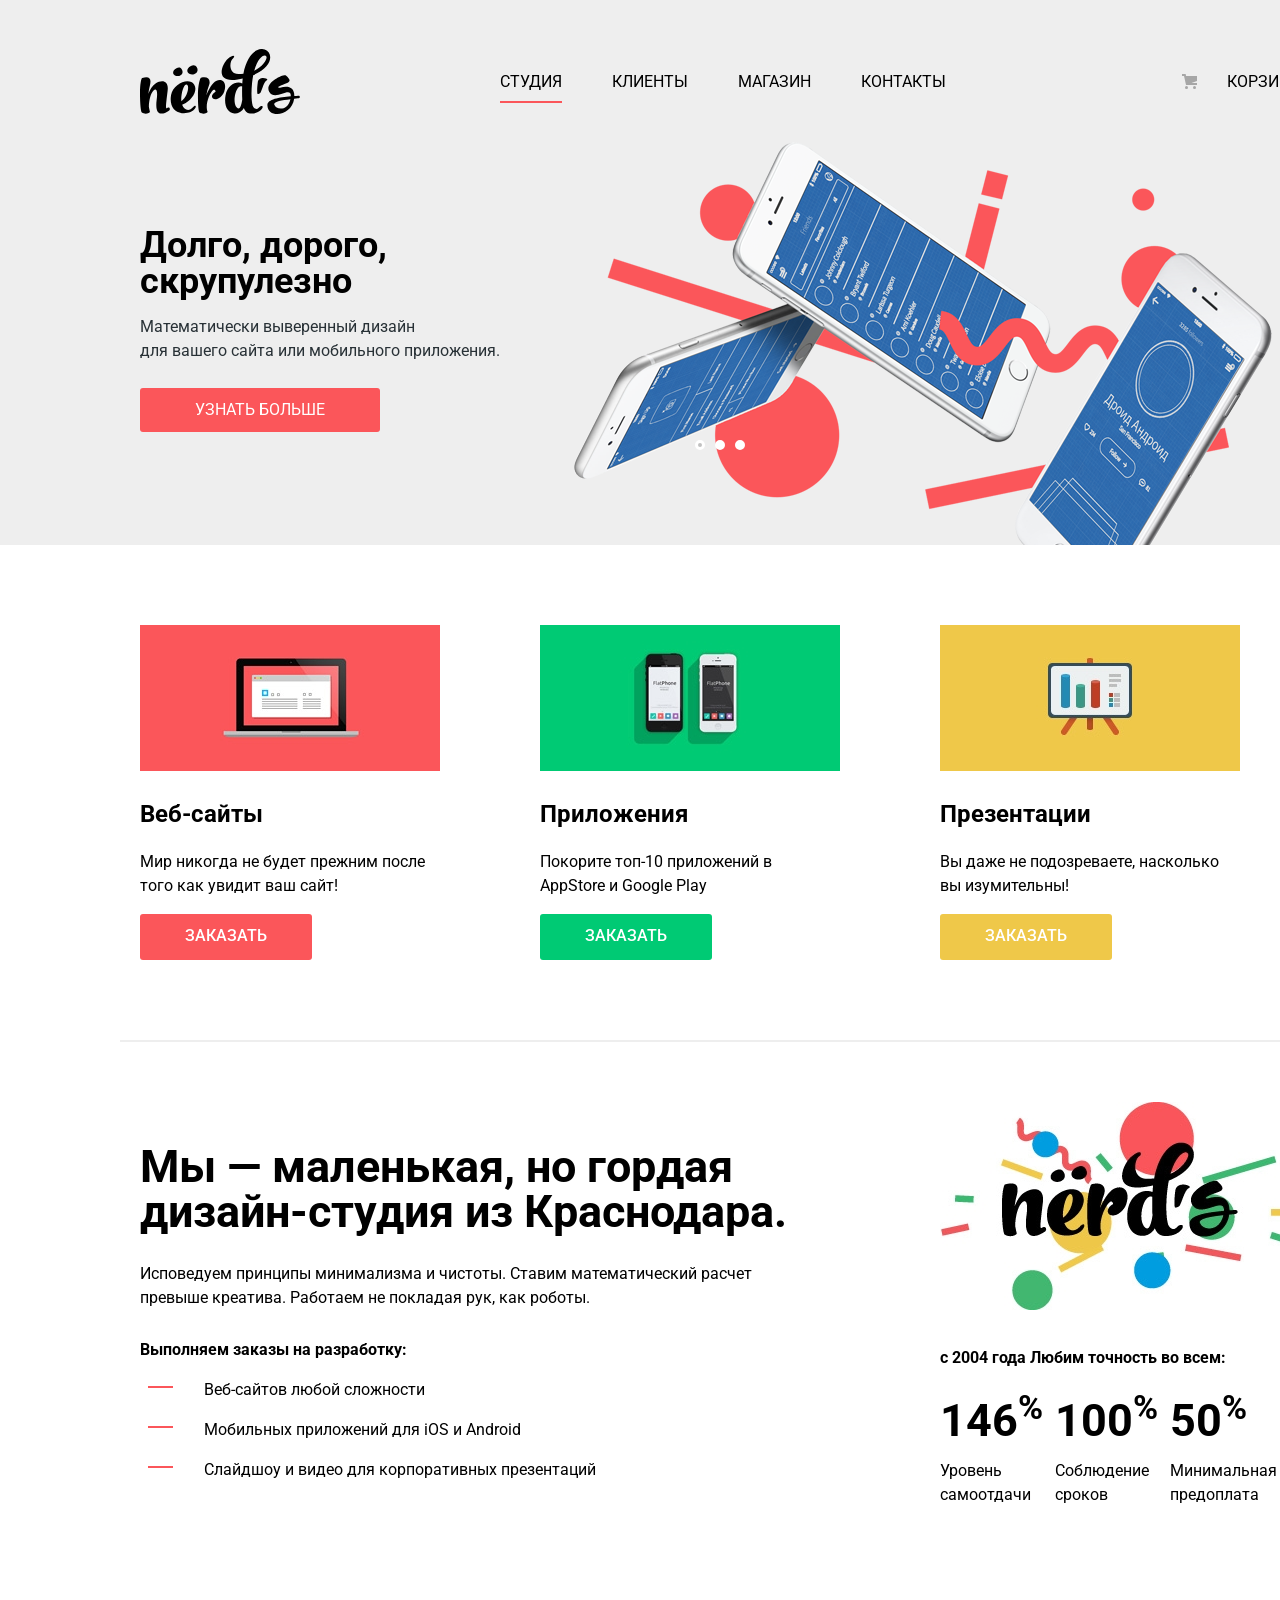
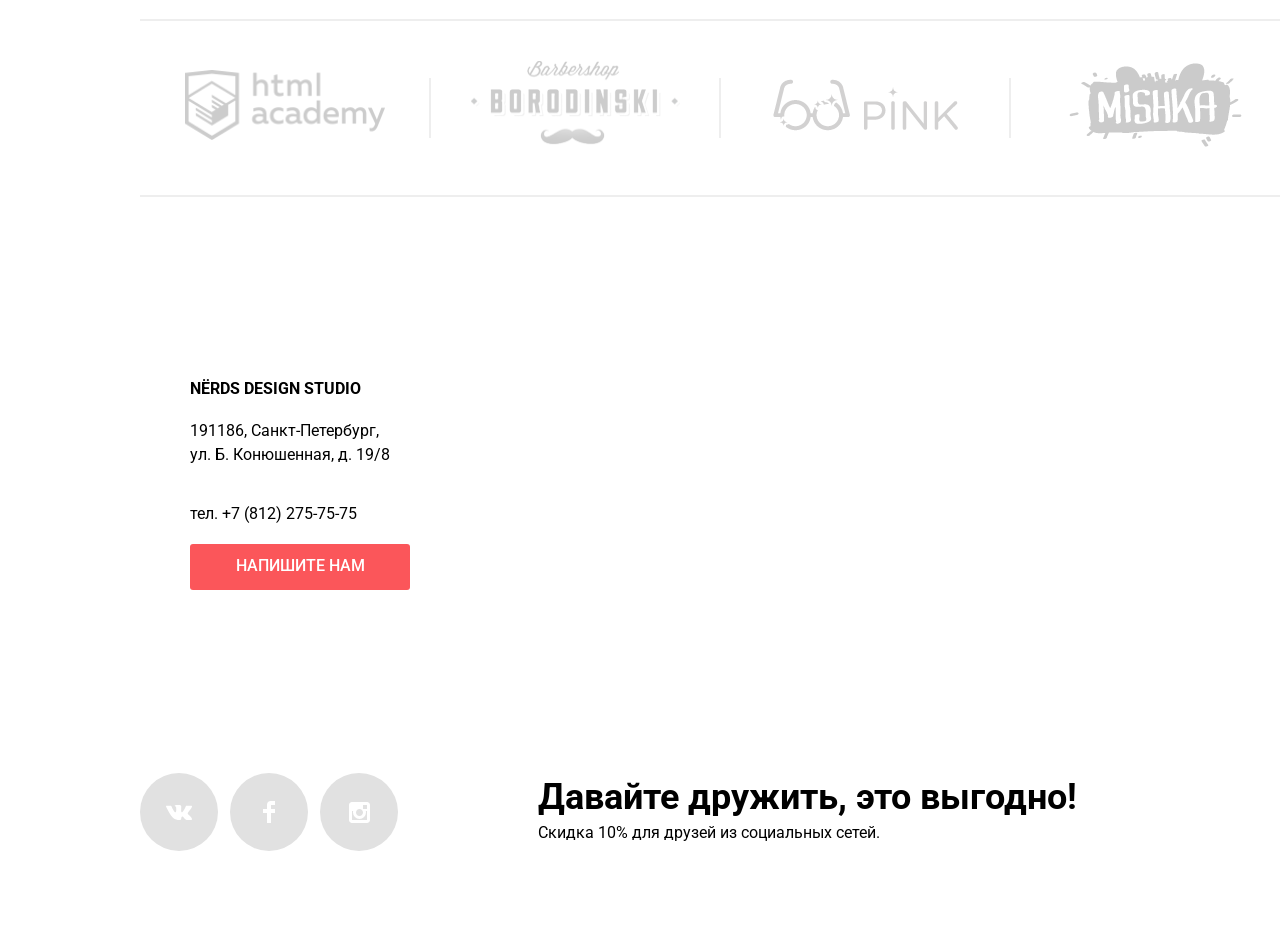
==== index.html @ 2fbe5a68 "обучение сайт nerds" ====
<!DOCTYPE html>
<html lang="en">
  <head>
    <meta charset="UTF-8" />
    <meta name="viewport" content="width=device-width, initial-scale=1.0" />
    <title>nerds</title>
    <link href="https://fonts.googleapis.com/css?family=Roboto:400,500,700&amp;subset=cyrillic" rel="stylesheet">
    <link href="style/normalize.css" rel="stylesheet" />
    <link rel="stylesheet" href="style/style.css" />
  </head>
  <body>
    <header class="main-header">
      <nav class="main-navigation  container">
        <h1 class="visually-hidden">nerds</h1>
        <a href="index.html" class="main-header-logo">
          <img src="img/nerds-logo.svg" width="160" height="65" alt="Логотип nerds" />
        </a>
        <div class="main-navigation-wrapper">
          <ul class="site-navigation">
            <li>
              <a href="index.html" class="active-link">Студия</a>
            </li>
            <li>
              <a href="clients.html">Клиенты</a>
            </li>
            <li>
              <a href="catalog.html">Магазин</a>
            </li>
            <li>
              <a href="contacts.html">Контакты</a>
            </li>
          </ul>
          <ul class="user-navigation">
            <li>
              <a class="basket-link" href="basket.html">Корзина</a>
            </li>
          </ul>
        </div>
      </nav>
    </header>
    <section class="slider">
      <div class="slider-inner container">
        <input type="radio" id="btn-1" name="toggle" checked>
        <input type="radio" id="btn-2" name="toggle">
        <input type="radio" id="btn-3" name="toggle">
        <div class="slider-controls">
          <label for="btn-1"></label>
          <label for="btn-2"></label>
          <label for="btn-3"></label>
        </div>
        <div class="slides">
          <div class="slide">
            <div class="slide-text">
              <div class="slide-title">Долго, дорого, скрупулезно</div>
              <p>Математически выверенный дизайн<br>
                для вашего сайта или мобильного приложения.</p>
              <a class="btn" href="#">Узнать больше</a>
            </div>
          </div>
          <div class="slide">
            <div class="slide-text">
              <div class="slide-title">Любим математику как никто другой</div>
              <p>Математически выверенный дизайн<br>
                для вашего сайта или мобильного приложения.</p>
              <a class="btn" href="#">Узнать больше</a>
            </div>
          </div>
          <div class="slide">
            <div class="slide-text">
              <div class="slide-title">Только ночь, только хардкор</div>
              <p>Математически выверенный дизайн<br>
                для вашего сайта или мобильного приложения.</p>
              <a class="btn" href="#">Узнать больше</a>
            </div>
          </div>
        </div>
      </div>
    </section>
    <section class="type-services container">
      <h2 class="visually-hidden">Виды услуг</h2>
      <ul class="type-services-list">
        <li class="type-services-item">
          <img src="img/illustration-1.jpg" width="300" height="146" alt="Веб сайты" />
          <h3>Веб-сайты</h3>
          <p>Мир никогда не будет прежним после того как увидит ваш сайт!</p>
          <a class="button" href="#">Заказать</a>
        </li>
        <li class="type-services-item">
          <img src="img/illustration-2.jpg" width="300" height="146" alt="Приложения" />
          <h3>Приложения</h3>
          <p>Покорите топ-10 приложений в AppStore и Google Play</p>
          <a class="button button-green" href="#">Заказать</a>
        </li>
        <li class="type-services-item">
          <img src="img/illustration-3.jpg" width="300" height="146" alt="Презентации" />
          <h3>Презентации</h3>
          <p>Вы даже не подозреваете, насколько вы изумительны!</p>
          <a class="button button-yellow" href="#">Заказать</a>
        </li>
      </ul>
    </section>
    <section class="about container">
      <h2 class="visually-hidden">О нас</h2>
      <div class="about-left">
        <b>Мы — маленькая, но гордая дизайн-студия из Краснодара.</b>
        <p>
          Исповедуем принципы минимализма и чистоты. Ставим математический
          расчет превыше креатива. Работаем не покладая рук, как роботы.
        </p>
        <p class="about-title">Выполняем заказы на разработку:</p>
        <ul class="services">
          <li>Веб-сайтов любой сложности</li>
          <li>Мобильных приложений для iOS и Android</li>
          <li>Слайдшоу и видео для корпоративных презентаций</li>
        </ul>
      </div>
      <div class="about-right">
        <p class="about-title">с 2004 года Любим точность во всем:</p>
        <ul class="stats-list">
          <li class="stats-value">
            <b>146<sup>%</sup></b>
            <p class="stats-description">
              Уровень <br />
              самоотдачи
            </p>
          </li>
          <li class="stats-value">
            <b>100<sup>%</sup></b>
            <p class="stats-description">
              Соблюдение <br />
              сроков
            </p>
          </li>
          <li class="stats-value">
            <b>50<sup>%</sup></b>
            <p class="stats-description">
              Минимальная <br />
              предоплата
            </p>
          </li>
        </ul>
      </div>
    </section>
    <section class="partners container">
      <h2 class="visually-hidden">Партнеры</h2>
      <ul class="partners-list">
        <li class="partners-item">
          <a href="#" target="_blank">
            <img src="img/logo-1.png" width="200" height="70" alt="Html academy" />
          </a>
        </li>
        <li class="partners-item">
          <a href="#" target="_blank">
            <img src="img/logo-2.png" width="209" height="87" alt="Borodinski" />
          </a>
        </li>
        <li class="partners-item">
          <a href="#" target="_blank">
            <img src="img/logo-3.png" width="185" height="52" alt="Pink" />
          </a>
        </li>
        <li class="partners-item">
          <a href="#" target="_blank">
            <img src="img/logo-4.png" width="173" height="84" alt="Mishka" />
          </a>
        </li>
      </ul>
    </section>
    <footer>
      <section class="contacts">
        <h2 class="visually-hidden">Контакты</h2>
        <iframe
          src="https://yandex.ru/map-widget/v1/?um=constructor%3A1b38557f843f948382fe38549c02ef60f579a05e9a48467eda817ba6c1360b49&amp;source=constructor"
          width="100%" height="416" frameborder="0"></iframe>
        <img src="img/map.jpg" alt="Дизайн-студия Nerds - карта" width="100%" height="416">
        <div class="container">
          <div class="contacts-info">
            <b>NЁRDS DESIGN STUDIO</b>
            <p class="contacts-info-text">191186, Санкт-Петербург, <br> ул. Б. Конюшенная, д. 19/8</p>
            <p class="contacts-info-text">тел. <a href="tel:+78122757575">+7 (812) 275-75-75</a></p>
            <a class="button write-us" href="form.html">Напишите нам</a>
          </div>
        </div>
      </section>
      <section class="social container">
        <h2 class="visually-hidden">Мы в социальных сетях</h2>
        <ul class="social-list">
          <li>
            <a class="social-button button-vk" href="#">
              <span class="visually-hidden">Вконтакте</span>
            </a>
          </li>
          <li>
            <a class="social-button button-fb" href="#">
              <span class="visually-hidden">Фейсбук</span>
            </a>
          </li>
          <li>
            <a class="social-button button-insta" href="#">
              <span class="visually-hidden">Инстаграм</span>
            </a>
          </li>
        </ul>
        <div class="social-text">
          <b>Давайте дружить, это выгодно!</b>
          <p>Скидка 10% для друзей из социальных сетей.</p>
        </div>
      </section>
      <section class="modal modal-feedback">
        <b>Напишите нам</b>
        <form class="feedback-form" action="https://echo.htmlacademy.ru" method="post">
          <div class="feedback-form-user-info">
            <div>
              <label for="name">Ваше имя:</label>
              <input id="name" type="text" name="name" placeholder="Имя Фамилия" required>
            </div>
            <div>
              <label for="email">Ваш e-mail:</label>
              <input id="email" type="email" name="email" placeholder="email@example.com" required>
            </div>
          </div>
          <div>
            <label for="message">Текст письма:</label>
            <textarea id="message" name="message" placeholder="В свободной форме"></textarea>
          </div>
          <button class="button" type="submit">Отправить</button>
        </form>
        <button class="modal-close" type="button"><span class="visually-hidden">Закрыть</span></button>
      </section>
      <script src="js/script.js"></script>
  </body>

</html>
---- style/style.css ----
body {
  min-width: 1440px;
  margin: 0;
  padding: 0;
  font-family: "Roboto", Arial, sans-serif;
  font-size: 16px;
  line-height: 24px;
  font-weight: 400;
  color: #000000;
  background-color: #ffffff;
}

a {
  text-decoration: none;
}

.visually-hidden {
  position: absolute;
  width: 1px;
  height: 1px;
  margin: -1px;
  border: 0;
  padding: 0;
  white-space: nowrap;
  clip-path: inset(100%);
  clip: rect(0 0 0 0);
  overflow: hidden;
}

.container {
  width: 1160px;
  margin: 0 auto;
  padding: 0 20px;
}

.button {
  display: inline-block;
  padding: 13px 45px 15px 45px;
  font: inherit;
  font-weight: 500;
  line-height: 18px;
  vertical-align: middle;
  text-align: center;
  color: #ffffff;
  text-transform: uppercase;
  background-color: #fb565a;
  border: none;
  cursor: pointer;
  border-radius: 3px;
}

.button:hover,
.button:focus {
  background-color: #e74246;
}

.button:active {
  background-color: #d7373b;
  box-shadow: 0px 5px 5px -5px rgba(0, 0, 0, 0.6) inset;
  color: rgba(255, 255, 255, 0.3);
}

.button.disabled,
.button:disabled {
  cursor: default;
  opacity: 0.5;
  background-color: #000000;
}

.main-header {
  background-color: #eeeeee;
}

.main-header .main-navigation {
  display: flex;
  padding-top: 49px;
  justify-content: space-between;
  min-height: 65px;
}

.main-header .main-header-logo {
  width: 160px;
  height: 65px;
  margin-right: 200px;
}

.main-header .main-header-logo:hover {
  opacity: 0.8;
}

.main-header .main-header-logo:hover {
  opacity: 0.3;
}

.main-header ul {
  margin: 0;
  padding: 0;
  list-style: none;
  column-gap: 50px;
  row-gap: 20px;
  margin-right: 45px;
}

.site-navigation {
  list-style: none;
  margin: 0;
  padding: 0;
  display: flex;
  flex-wrap: wrap;
  margin-top: 75px;
}

.main-header ul.user-navigation {
  margin: 0;
}

.main-navigation .main-navigation-wrapper {
  display: flex;
  flex-grow: 1;
  justify-content: space-between;
  align-items: center;
}

.basket-link {
  position: relative;
  display: inline-flex;
  align-items: center;
}

.basket-link::before {
  content: "";
  position: absolute;
  left: -45px;
  width: 15px;
  height: 15px;
  background-image: url("../img/cart-icon.svg");
  background-repeat: no-repeat;
  background-position: 0 0;
  align-self: center;
}

.basket-link.active-link::after {
  content: "";
  position: absolute;
  left: -45px;
  right: 0;
  bottom: -9px;
  height: 1px;
  background-color: #fb565a;
}

.site-navigation a,
.basket-link {
  color: #000;
  text-transform: uppercase;
}

.main-navigation-wrapper a:focus,
.main-navigation-wrapper a:active {
  opacity: 0.3;
  color: #000;
}

.main-navigation-wrapper a:hover {
  color: #fb565a;
}

.site-navigation a.active-link {
  border-bottom: 2px #fb565a solid;
  padding-bottom: 10px;
}

.slider {
  background-color: #eeeeee;
  margin-bottom: 80px;
}

.slider-inner {
  position: relative;
  min-height: 431px;
  margin: 0 auto;
  max-width: 1160px;
  box-sizing: border-box;
  background-color: #eeeeee;
}

.slider input[type="radio"] {
  position: absolute;
  opacity: 0;
}

.slider-controls {
  position: absolute;
  bottom: 95px;
  left: 50%;
  width: 200px;
  height: 10px;
  margin-left: -100px;
  text-align: center;
  z-index: 1000;
}

.slider-controls label {
  display: inline-block;
  width: 4px;
  height: 4px;
  margin: 0 3px;
  background: white;
  border: 3px solid white;
  vertical-align: top;
  border-radius: 50%;
  cursor: pointer;
}

#btn-1:checked ~ .slider-controls label[for="btn-1"],
#btn-2:checked ~ .slider-controls label[for="btn-2"],
#btn-3:checked ~ .slider-controls label[for="btn-3"] {
  background: #c1c1c1;
}

.slide {
  position: absolute;
  top: 0;
  left: 0;
  width: 100%;
  height: 100%;
  overflow: hidden;
  align-items: center;
}

.slide-text {
  width: 380px;
  padding: 30px 0;
  color: #283136;
}

.slide-title {
  font-size: 36px;
  line-height: 1;
  font-weight: bold;
  color: black;
}

.slide .btn {
  display: block;
  max-width: 240px;
  padding: 10px 0;
  margin-top: 25px;
  color: white;
  text-transform: uppercase;
  text-align: center;
  text-decoration: none;
  background: #fb565a;
  border-radius: 3px;
}

.slide .btn:hover,
.slide .btn:focus {
  background-color: #e74246;
}

.slide .btn:active {
  background-color: #d7373b;
  box-shadow: 0px 5px 5px -5px rgba(0, 0, 0, 0.6) inset;
  color: rgba(255, 255, 255, 0.3);
}

.slide:nth-child(1) {
  background-image: url("../img/slider-bg.png");
  background-repeat: no-repeat;
  background-position: 100% 10px;
}

.slide:nth-child(2) {
  background-image: url("../img/slider-bg-2.png");
  background-repeat: no-repeat;
  background-position: 100% 10px;
}

.slide:nth-child(3) {
  background-image: url("../img/slider-bg-3.png");
  background-repeat: no-repeat;
  background-position: 100% 0;
}

.slide {
  display: none;
}

#btn-1:checked ~ .slides .slide:nth-child(1) {
  display: flex;
}

#btn-2:checked ~ .slides .slide:nth-child(2) {
  display: flex;
}

#btn-3:checked ~ .slides .slide:nth-child(3) {
  display: flex;
}

.type-services {
  padding-bottom: 80px;
  border-bottom: 2px solid #eeeeee;
}

.type-services-list {
  display: grid;
  grid-template-columns: repeat(3, 300px);
  gap: 100px;
  padding: 0;
  margin: 0;
  list-style: none;
  justify-content: start;
}

.type-services-item h3 {
  font-size: 24px;
}

.button-green {
  background-color: #00ca74;
}

.button-yellow {
  background-color: #efc849;
}

.button-green:hover,
.button-green:focus {
  background-color: #00bc6c;
}

.button-yellow:hover,
.button-yellow:focus {
  background-color: #eab534;
}

.button-green:active {
  background-color: #00aa62;
  box-shadow: 0px 5px 5px -5px rgba(0, 0, 0, 0.6) inset;
  color: rgba(255, 255, 255, 0.3);
}

.button-yellow:active {
  background-color: #e5a722;
  box-shadow: 0px 5px 5px -5px rgba(0, 0, 0, 0.6) inset;
  color: rgba(255, 255, 255, 0.3);
}

.about {
  display: flex;
  padding: 60px 0 70px;
  gap: 140px;
}

.about .about-left,
.about .about-right {
  display: flex;
  align-items: flex-start;
  justify-content: center;
  flex-direction: column;
}

.about-left {
  flex: 0 1 65%;
}

.about-right {
  flex: 0 1 35%;
}

.about-left > b {
  font-size: 45px;
  line-height: 45px;
  margin-bottom: 28px;
}

.about-left > b + p {
  margin: 0px 0px 12px;
}

.about-right::before {
  content: "";
  position: relative;
  top: 0;
  left: 0;
  width: 360px;
  height: 208px;
  background: url("../img/nerds-illustration.jpg") no-repeat center / cover;
}

.about-right > p {
  margin: 36px 0px 30px;
}

.about-title {
  font-weight: bold;
  margin-bottom: 0px;
}

.services li {
  list-style: none;
  position: relative;
  padding-left: 24px;
  margin-bottom: 16px;
}

.services li::before {
  content: "";
  position: absolute;
  left: -32px;
  top: 8px;
  width: 25px;
  height: 2px;
  background: url("../img/hr-li.svg") no-repeat center / contain;
}

.services li:last-child {
  margin-bottom: 0;
}

.stats-list {
  display: flex;
  position: relative;
  flex-direction: row;
  list-style: none;
  gap: 12px;
  padding-left: 0;
}

.stats-list li b:first-child {
  font-size: 45px;
  font-weight: bold;
  line-height: 10px;
}

.about {
  padding-bottom: 80px;
  border-bottom: 2px solid #eeeeee;
}

.partners {
  margin-bottom: 80px;
}

.partners-list {
  display: flex;
  align-items: center;
  padding: 40px 0px;
  margin: 0;
  list-style: none;
  border-bottom: 2px solid #eeeeee;
}

.partners-item {
  flex: 1 1 0;
  display: flex;
  justify-content: center;
  align-items: center;
  position: relative;
}

.partners-item img {
  opacity: 0.2;
}

.partners-item img:hover {
  opacity: 1;
}

.partners-item img:active {
  opacity: 0.1;
}

.partners-item::after {
  content: "";
  position: absolute;
  top: 50%;
  right: 0;
  transform: translate(50%, -50%);
  width: 2px;
  height: 60px;
  background-color: #eeeeee;
}

.partners-item:last-child::after {
  display: none;
}

.contacts {
  position: relative;
  height: 416px;
  padding-bottom: 80px;
  overflow: hidden;
}

.contacts iframe {
  position: relative;
  z-index: 2;
  width: 100%;
  height: 416px;
  border: none;
}

.contacts img {
  position: absolute;
  top: 0;
  z-index: 1;
  width: 100%;
  height: 416px;
}

.contacts-info {
  display: flex;
  flex-direction: column;
  justify-content: space-between;
  position: absolute;
  top: 52px;
  z-index: 2;
  width: 320px;
  height: 308px;
  padding: 48px 50px 47px 50px;
  background-color: #ffffff;
  box-sizing: border-box;
}

.contacts-info .contacts-info-text a {
  color: #000;
}

.social {
  display: flex;
  gap: 140px;
  align-items: center;
  margin-bottom: 80px;
}

.social-list li {
  background-color: #e1e1e1;
  border-radius: 50%;
  height: 78px;
  width: 78px;
  text-align: center;
  align-content: center;
  fill: #fff;
}

.social-list li:hover,
.social-list li:focus {
  background-color: #e74246;
}

.social-list li:active {
  background-color: #d7373b;
  box-shadow: 0px 5px 5px -5px rgba(0, 0, 0, 0.6) inset;
  fill: rgba(255, 255, 255, 0.3);
}

.social-list {
  list-style: none;
  display: flex;
  gap: 12px;
  padding-left: 0px;
  margin: 0;
}

.social-button svg {
  vertical-align: middle;
}

.social-button {
  display: flex;
  align-items: center;
  justify-content: center;
  background-repeat: no-repeat;
  background-position: center;
  background-size: contain;
}

.social-text b {
  font-size: 36px;
  line-height: 36px;
}

.social-text p {
  margin: 0;
  margin-top: 5px;
}

.button-vk {
  background-image: url("../img/vk-icon.svg");
  height: 15px;
}

.button-fb {
  background-image: url("../img/fb-icon.svg");
  height: 22px;
}

.button-insta {
  background-image: url("../img/insta-icon.svg");
  height: 21px;
}

.modal {
  display: none;
}

@keyframes animate_fading {
  0% {
    opacity: 0;
  }

  25% {
    opacity: 0.6;
  }

  50% {
    opacity: 0.6;
  }

  100% {
    opacity: 1;
  }
}

.modal-show {
  display: block;
  animation: animate_fading 1s;
  animation-timing-function: linear;
}

.modal-feedback {
  position: fixed;
  top: 50vh;
  left: 50%;
  z-index: 3;
  transform: translate(-50%, -50%);
  width: 760px;
  padding: 68px 100px 85px 100px;
  background: #ffffff;
  box-shadow: 0px 20px 40px rgba(0, 0, 0, 0.4);
}

.modal-feedback > b {
  font-size: 45px;
  line-height: 45px;
}

.feedback-form-user-info {
  display: flex;
  justify-content: space-between;
}

.modal-close {
  position: absolute;
  top: 80px;
  right: 87px;
  width: 21px;
  height: 21px;
  padding: 0;
  border: none;
  cursor: pointer;
  opacity: 0.3;
  background: url("../img/close-cross.svg") no-repeat center / contain;
}

.modal-close:hover {
  opacity: 1;
}

.modal-close:active {
  opacity: 0.1;
}

.feedback-form {
  position: relative;
  margin-top: 32px;
}

.feedback-form label {
  font-weight: bold;
  line-height: 18px;
  color: #000000;
}

.feedback-form-user-info div {
  width: 360px;
  padding-top: 12px;
  margin-bottom: 32px;
}

.feedback-form input,
.feedback-form textarea {
  display: block;
  width: 100%;
  margin-top: 10px;
  padding: 13px 15px 16px;
  font-size: 16px;
  line-height: 24px;
  color: #000000;
  background-color: #fff;
  border: 1px solid #d7dcde;
  border-radius: 3px;
  box-sizing: border-box;
  max-width: 100%;
  min-width: 100%;
}

.feedback-form input:focus,
.feedback-form textarea:focus {
  border-color: #000000;
}

.feedback-form input:invalid:not(:placeholder-shown) {
  border-color: #e74246;
  color: #e74246;
}

.feedback-form input:hover,
.feedback-form textarea:hover {
  border-color: #b4b9bb;
}

.feedback-form textarea {
  min-height: 118px;
  margin-bottom: 47px;
}

/* catalog */

.page-title {
  background-color: #eeeeee;
  padding: 65px 0 103px;
  text-align: center;
  color: #000000;
}

.page-title h1 {
  font-weight: 500;
  font-size: 55px;
  line-height: 55px;
  text-align: center;
  color: #000000;
  margin: 0;
}

.catalog-columns {
  display: flex;
  justify-content: space-between;
  margin-bottom: 58px;
  gap: 140px;
  margin-top: 30px;
}

.filters {
  flex: 0 0 260px;
}

.filters legend {
  text-transform: uppercase;
  font-weight: bold;
  font-size: 18px;
  line-height: 18px;
  margin-bottom: 18px;
}

.filters fieldset {
  margin: 0;
  padding: 0;
  border: none;
  margin-bottom: 30px;
}

.filters fieldset.price {
  margin-bottom: 40px;
}

.filters fieldset.price legend {
  margin-bottom: 54px;
}

.range-filter {
  width: 240px;
}

.range-controls {
  position: relative;
  height: 41px;
  padding-top: 39px;
  padding-right: 20px;
  padding-left: 20px;
  margin-bottom: 15px;
  border-radius: 5px;
  background: #f1f1f1;
}

.range-controls .scale {
  height: 2px;
  background: #d7dcde;
}

.range-controls .bar {
  width: 100%;
  height: 2px;
  background: #00ca74;
}

.range-controls .toggle {
  position: absolute;
  top: 30px;
  width: 4px;
  height: 4px;
  cursor: pointer;
  border: 8px solid #fff;
  border-radius: 50%;
  background: #ababab;
  box-shadow: 0 2px 1px 0 #cfcfcf;
}

.range-controls .toggle-min {
  left: 0;
  transform: translateX(50%);
}

.range-controls .toggle-max {
  right: 0;
  transform: translateX(-50%);
}

.price-controls {
  font-size: 0;
}

.price-controls label {
  font-size: 16px;
  display: inline-block;
  width: 50%;
}

.max-price {
  text-align: right;
}

.price-controls input {
  width: 60px;
  margin-left: 10px;
  padding: 8px 10px;
  text-align: center;
  color: #283136;
  border: none;
  border-radius: 5px;
  background: #f1f1f1;
}

.filters ul {
  list-style: none;
  margin: 0;
}

.filters ul li {
  margin-bottom: 20px;
  position: relative;
}

.filters label {
  position: relative;
}

.filter-option-radio + label::before {
  content: "";
  position: absolute;
  width: 25px;
  height: 25px;
  left: -36px;
  top: -3px;
  background-image: url("../img/radio-off.svg");
  background-repeat: no-repeat;
  background-position: 0 0;
  opacity: 0.4;
}

.filter-option-radio:checked + label::before {
  background-image: url("../img/radio-on.svg");
}

.feature input[type="checkbox"] {
  -webkit-appearance: none;
  appearance: none;
}

.feature input[type="checkbox"],
.feature input[type="checkbox"]:checked {
  content: "";
  position: absolute;
  width: 27px;
  height: 23px;
  left: -36px;
  background-image: url("../img/checkbox-off.svg");
  background-repeat: no-repeat;
  background-position: 0 0;
  opacity: 0.4;
}

.feature input[type="checkbox"]:checked {
  background-image: url("../img/checkbox-on.svg");
}

.filter-button {
  border: none;
  width: 100%;
  margin-top: 4px;
  padding-top: 14px;
  padding-bottom: 12px;
  font-weight: 500;
  color: #000000;
  background-color: #eeeeee;
}

.filter-button:hover,
.filter-button:focus {
  background-color: #dfdfdf;
}

.filter-button:active {
  background-color: #d5d5d5;
  box-shadow: 0px 5px 5px -5px rgba(0, 0, 0, 0.6) inset;
  color: rgba(255, 255, 255, 0.3);
}

.filter-option-radio:disabled + label::before {
  opacity: 0.1;
}

.feature input[type="checkbox"]:disabled {
  opacity: 0.1;
}

.filter-option-radio:disabled + label {
  opacity: 0.1;
}

.feature input[type="checkbox"]:disabled + label {
  opacity: 0.1;
}

.feature input[type="checkbox"]:hover,
.feature input[type="checkbox"]:focus {
  opacity: 1;
}

.filter-option-radio:hover + label::before,
.filter-option-radio:focus + label::before {
  opacity: 1;
}

.projects {
  display: flex;
  width: 100%;
  flex-direction: column;
}

.sort {
  text-transform: uppercase;
  display: flex;
  width: 100%;
  flex-wrap: wrap;
  justify-content: space-between;
  align-items: flex-start;
  margin-bottom: 55px;
  line-height: 30px;
}

.sort h4 {
  font-size: 18px;
  line-height: 18px;
  margin: 0;
  padding: 0;
}

.sort-list {
  position: relative;
  display: flex;
  justify-content: flex-start;
  flex-wrap: wrap;
  gap: 26px;
  list-style: none;
  margin: 0;
  padding: 0;
}

.sort-item {
  display: flex;
  gap: 18px;
  align-items: center;
}

.sort-down {
  width: 11px;
  height: 10px;
  background: url("../img/icon-down-dir.svg") no-repeat;
}

.sort-up {
  width: 11px;
  height: 10px;
  background: url("../img/icon-up-dir.svg") no-repeat;
}

.sort a {
  font-size: 14px;
  line-height: 18px;
  color: #000000;
  text-transform: uppercase;
  opacity: 0.3;
}

.sort a:hover,
.sort a:focus {
  opacity: 0.6;
}

.sort a:active,
.sort .current-sort-link {
  opacity: 1;
}

.projects-list {
  display: flex;
  column-gap: 40px;
  row-gap: 30px;
  justify-content: space-between;
  list-style: none;
  margin: 0;
  padding: 0;
  width: 100%;
  flex-wrap: wrap;
  position: relative;
  margin-bottom: 60px;
}

.projects-item {
  flex: 0 0 calc(50% - 20px);
  box-sizing: border-box;
  position: relative;
  height: fit-content;
  overflow: hidden;
}

.projects-item img {
  width: 100%;
  height: auto;
  box-sizing: border-box;
}

.projects-item:before {
  content: "";
  display: block;
  background-image: url("../img/browser.svg");
  width: 100%;
  background-repeat: no-repeat;
  background-position: 0 0;
  height: 40px;
  opacity: 0.12;
}

.projects-item:hover::before,
.projects-item:focus::before {
  opacity: 1;
}

.projects-item:hover .bottom-modal,
.projects-item:focus .bottom-modal {
  transform: translateY(0);
}

.bottom-modal {
  background-color: #eeeeee;
  padding: 30px 60px;
  display: flex;
  flex-direction: column;
  align-items: center;
  text-align: center;
  position: absolute;
  z-index: 1;
  bottom: 0;
  transform: translateY(100%);
  transition: transform 0.3s ease-in-out;
}

.projects-item-title {
  font-size: 18px;
  line-height: 30px;
  font-weight: 600;
  text-transform: uppercase;
  color: #000000;
  margin: 0;
}

.projects-item-description {
  color: #666666;
  margin-bottom: 22px;
}

nav[aria-label="pagination"] {
  display: flex;
}

.pagination {
  list-style: none;
  margin: 0;
  padding: 0;
  display: flex;
  gap: 11px;
}

.pagination a {
  display: flex;
  align-items: center;
  justify-content: center;
  height: 50px;
  min-width: 50px;
  font-weight: 500;
  color: #000000;
  background-color: #eeeeee;
  border-radius: 3px;
  box-sizing: border-box;
  border: 3px solid transparent;
}

.pagination-next a {
  padding-right: 80px;
  padding-left: 80px;
  text-transform: uppercase;
}

.pagination a:hover,
.pagination a:focus {
  background-color: #dbdbdb;
}

.pagination a:active {
  background-color: #dbdbdb;
  box-shadow: 0px 5px 5px -5px rgba(0, 0, 0, 0.6) inset;
  color: rgba(0, 0, 0, 0.3);
}

.pagination a[aria-current="page"] {
  border: solid 3px #dbdbdb;
  background-color: #ffffff;
  pointer-events: none;
}
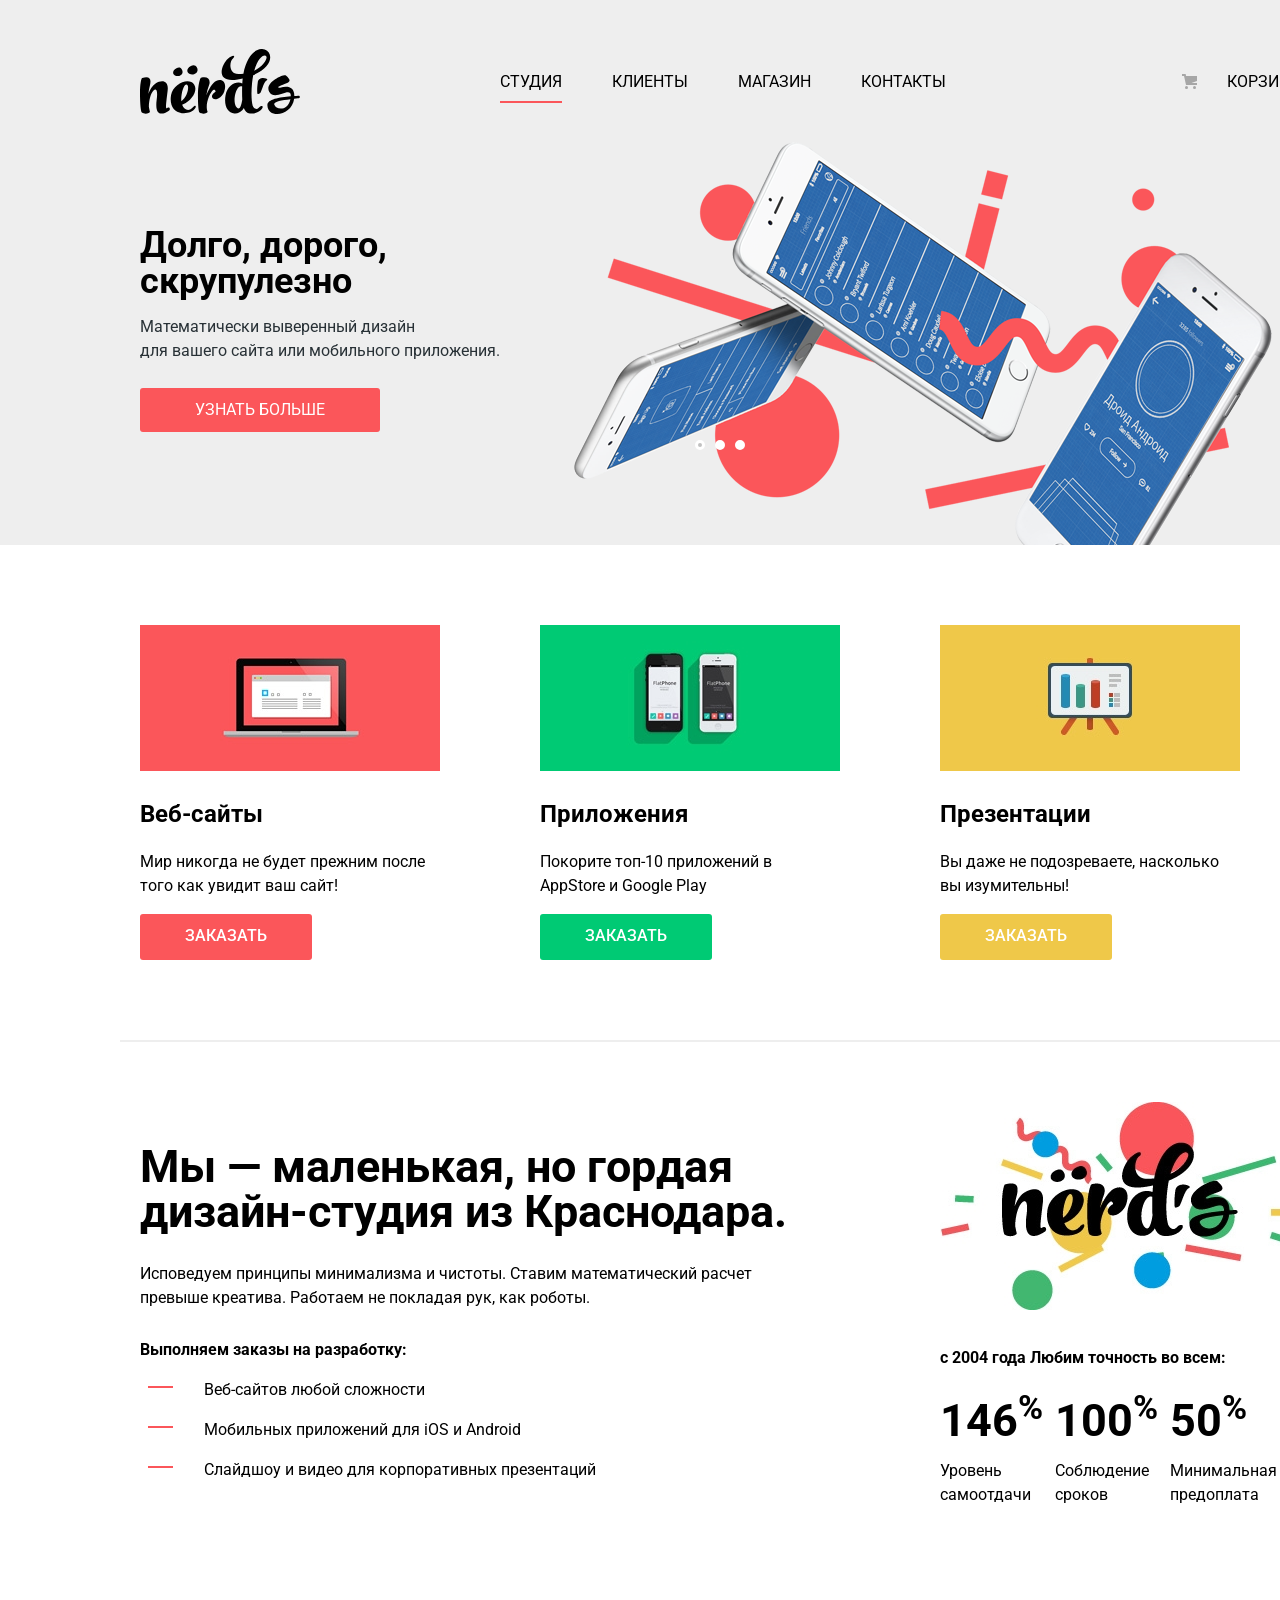
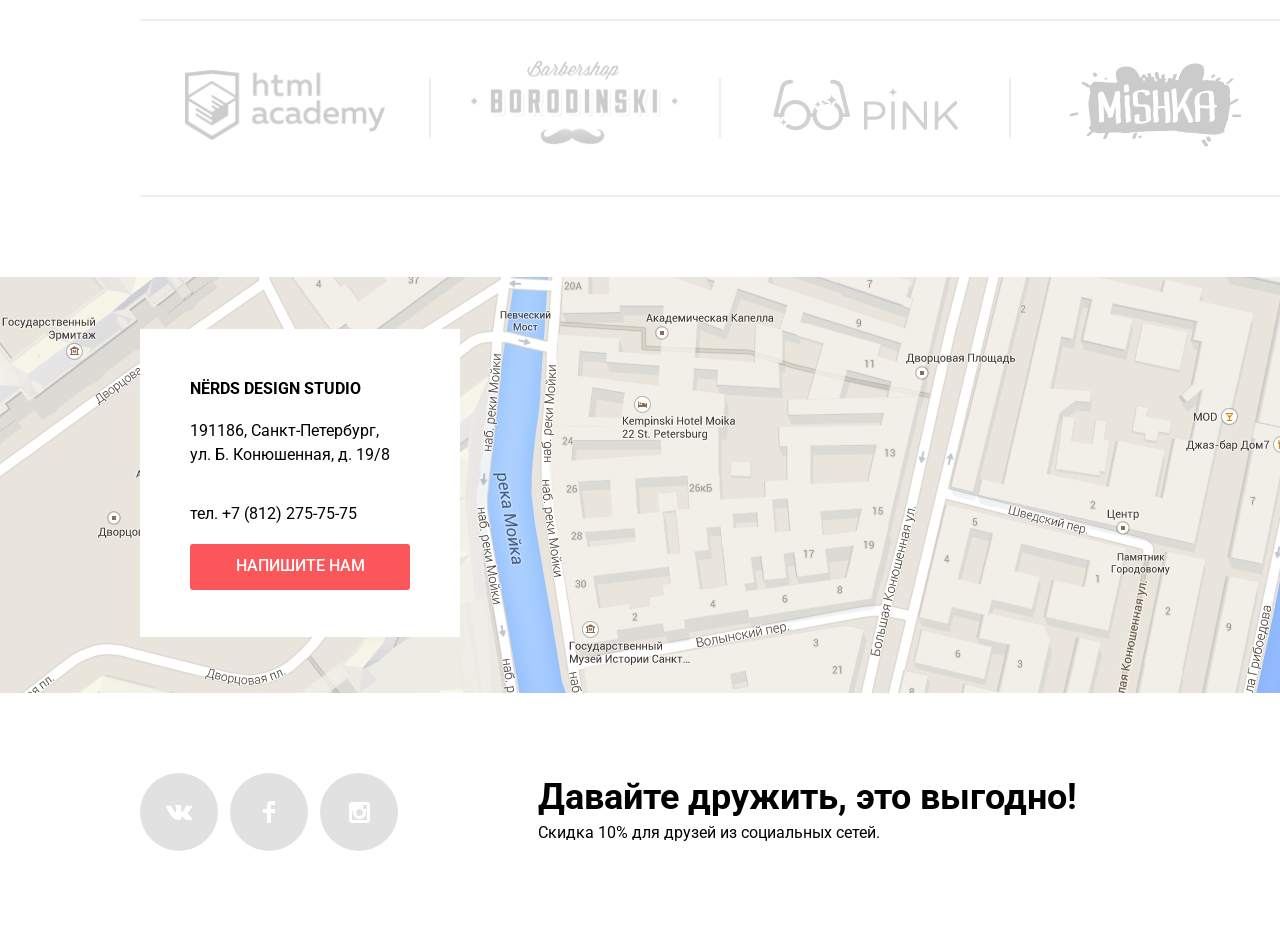
==== commit 068db599: "Правки" ====
--- a/index.html
+++ b/index.html
@@ -1,5 +1,5 @@
 <!DOCTYPE html>
-<html lang="en">
+<html lang="ru">
   <head>
     <meta charset="UTF-8" />
     <meta name="viewport" content="width=device-width, initial-scale=1.0" />
@@ -108,7 +108,7 @@
           расчет превыше креатива. Работаем не покладая рук, как роботы.
         </p>
         <p class="about-title">Выполняем заказы на разработку:</p>
-        <ul class="services">
+        <ul class="about-directions">
           <li>Веб-сайтов любой сложности</li>
           <li>Мобильных приложений для iOS и Android</li>
           <li>Слайдшоу и видео для корпоративных презентаций</li>
@@ -170,9 +170,10 @@
       <section class="contacts">
         <h2 class="visually-hidden">Контакты</h2>
         <iframe
-          src="https://yandex.ru/map-widget/v1/?um=constructor%3A1b38557f843f948382fe38549c02ef60f579a05e9a48467eda817ba6c1360b49&amp;source=constructor"
-          width="100%" height="416" frameborder="0"></iframe>
-        <img src="img/map.jpg" alt="Дизайн-студия Nerds - карта" width="100%" height="416">
+          src="https://yandex.ru/map-widget/v1/?um=constructor%3A1b38557f843f948382fe38549c02ef60f579a05e9a48467eda817ba6c1360b49&amp;source=constructor"></iframe>
+        <div class="map-container">
+          <img src="img/map.jpg" alt="Дизайн-студия Nerds - карта">
+        </div>
         <div class="container">
           <div class="contacts-info">
             <b>NЁRDS DESIGN STUDIO</b>
@@ -228,6 +229,6 @@
         <button class="modal-close" type="button"><span class="visually-hidden">Закрыть</span></button>
       </section>
       <script src="js/script.js"></script>
+    </footer>
   </body>
-
 </html>
--- a/style/style.css
+++ b/style/style.css
@@ -399,14 +399,14 @@
   margin-bottom: 0px;
 }
 
-.services li {
+.about-directions li {
   list-style: none;
   position: relative;
   padding-left: 24px;
   margin-bottom: 16px;
 }
 
-.services li::before {
+.about-directions li::before {
   content: "";
   position: absolute;
   left: -32px;
@@ -416,7 +416,7 @@
   background: url("../img/hr-li.svg") no-repeat center / contain;
 }
 
-.services li:last-child {
+.about-directions li:last-child {
   margin-bottom: 0;
 }
 
@@ -972,7 +972,7 @@
   line-height: 30px;
 }
 
-.sort h4 {
+.sort b {
   font-size: 18px;
   line-height: 18px;
   margin: 0;
